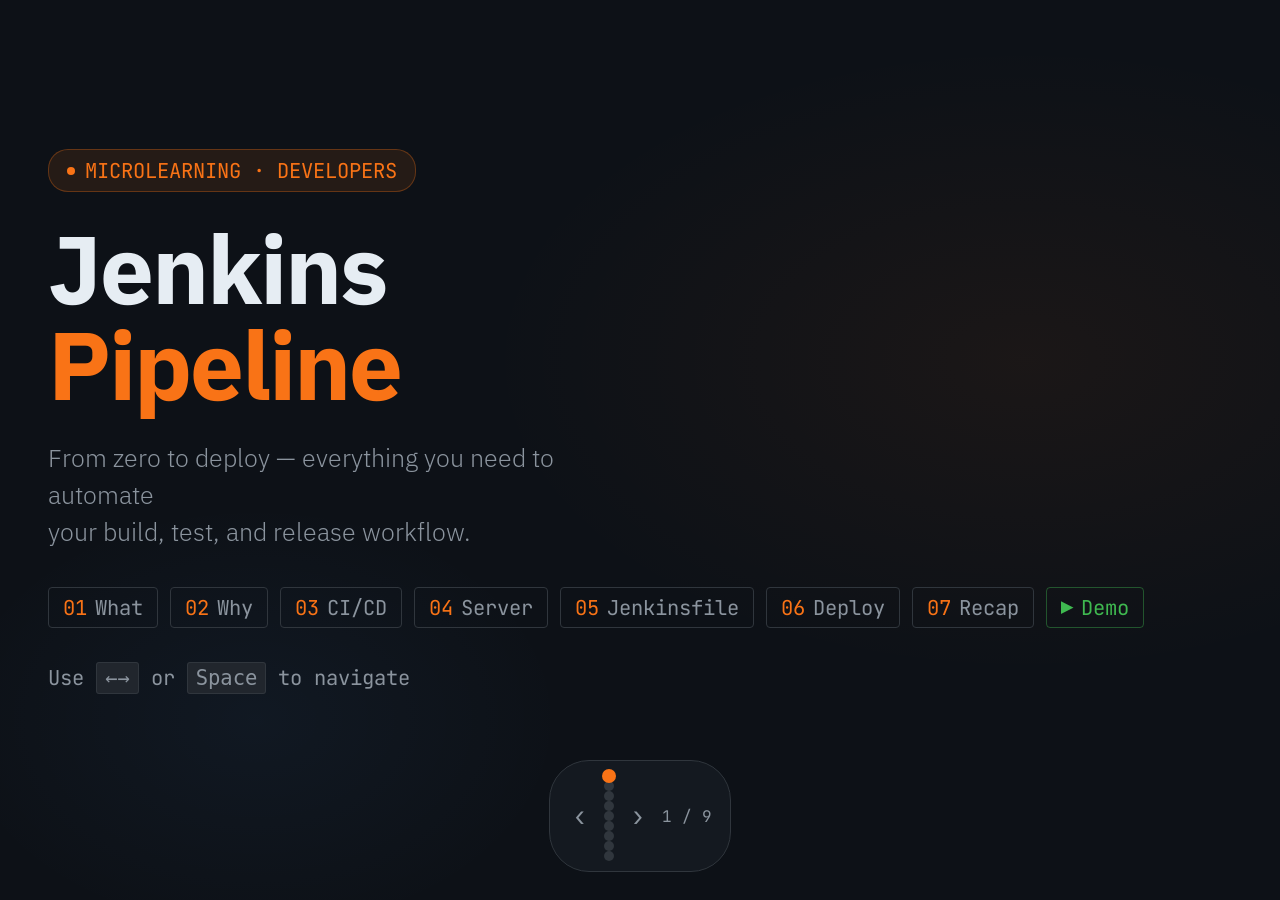
==== jenkins-demo.html @ 4b780c2a "new page" ====
<!DOCTYPE html>
<html lang="en">
<head>
<meta charset="UTF-8"/>
<meta name="viewport" content="width=device-width, initial-scale=1.0"/>
<title>Jenkins Pipeline — Microlearning + Demo</title>
<link rel="preconnect" href="https://fonts.googleapis.com"/>
<link href="https://fonts.googleapis.com/css2?family=JetBrains+Mono:wght@400;600;700&family=IBM+Plex+Sans:wght@300;400;600;700&display=swap" rel="stylesheet"/>
<style>
:root{
  --bg:#0D1117;
  --surface:#161B22;
  --surface2:#21262D;
  --border:#30363D;
  --orange:#F97316;
  --orange-dim:#7C3813;
  --green:#3FB950;
  --green-dim:#1A3E22;
  --blue:#58A6FF;
  --blue-dim:#1B3A6B;
  --purple:#BC8CFF;
  --red:#F85149;
  --yellow:#E3B341;
  --text:#E6EDF3;
  --muted:#8B949E;
  --code-bg:#0D1117;
  --font-mono:'JetBrains Mono',monospace;
  --font-body:'IBM Plex Sans',sans-serif;
}
*{box-sizing:border-box;margin:0;padding:0}
html,body{height:100%;overflow:hidden;background:var(--bg);color:var(--text);font-family:var(--font-body)}

/* ─── SLIDE ENGINE ─────────────────────────────────────────────────── */
#app{width:100vw;height:100vh;position:relative;overflow:hidden}
.slide{
  position:absolute;inset:0;display:flex;flex-direction:column;
  padding:0;opacity:0;pointer-events:none;
  transition:opacity .4s ease,transform .4s ease;
  transform:translateX(40px);
}
.slide.active{opacity:1;pointer-events:all;transform:translateX(0)}
.slide.prev{opacity:0;transform:translateX(-40px)}

/* ─── NAV ──────────────────────────────────────────────────────────── */
#nav{
  position:fixed;bottom:28px;left:50%;transform:translateX(-50%);
  display:flex;align-items:center;gap:12px;z-index:100;
  background:rgba(22,27,34,.9);border:1px solid var(--border);
  border-radius:40px;padding:10px 18px;backdrop-filter:blur(12px);
}
.dot{width:10px;height:10px;border-radius:50%;background:var(--border);cursor:pointer;transition:all .2s}
.dot.active{background:var(--orange);transform:scale(1.4)}
.dot:hover{background:var(--muted)}
.nav-btn{
  background:none;border:none;color:var(--muted);cursor:pointer;
  font-size:26px;padding:0 4px;transition:color .2s;line-height:1;
  font-family:var(--font-mono);
}
.nav-btn:hover{color:var(--text)}
#slide-counter{font-family:var(--font-mono);font-size:16px;color:var(--muted);min-width:40px;text-align:center}
#progress-bar{
  position:fixed;top:0;left:0;height:2px;background:var(--orange);
  transition:width .4s ease;z-index:200;
  box-shadow:0 0 8px var(--orange);
}

/* ─── SLIDE CHROME ─────────────────────────────────────────────────── */
.slide-header{
  display:flex;align-items:center;gap:14px;
  padding:20px 52px 0;
  font-family:var(--font-mono);font-size:20.5px;color:var(--muted);
  flex-shrink:0;
}
.slide-tag{
  background:var(--surface2);border:1px solid var(--border);
  border-radius:4px;padding:4px 12px;font-size:19px;
  font-family:var(--font-mono);
}
.slide-tag.orange{border-color:var(--orange-dim);color:var(--orange)}
.slide-tag.green{border-color:var(--green-dim);color:var(--green)}
.slide-tag.blue{border-color:var(--blue-dim);color:var(--blue)}
.slide-content{flex:1;padding:20px 56px 86px;overflow:hidden}

/* ─── TYPOGRAPHY ───────────────────────────────────────────────────── */
.title-xl{font-size:clamp(75.5px,7.5vw,139px);font-weight:700;line-height:1.0;letter-spacing:-2px}
.title-lg{font-size:clamp(46.5px,4.5vw,75.5px);font-weight:700;line-height:1.1;letter-spacing:-1px}
.title-md{font-size:clamp(32px,2.8vw,46.5px);font-weight:600}
.subtitle{font-size:clamp(24.5px,1.9vw,32px);color:var(--muted);font-weight:300;line-height:1.5}
.accent{color:var(--orange)}
.accent-green{color:var(--green)}
.accent-blue{color:var(--blue)}
.mono{font-family:var(--font-mono)}

/* ─── CARDS ────────────────────────────────────────────────────────── */
.card{
  background:var(--surface);border:1px solid var(--border);
  border-radius:10px;padding:28px;
}
.card-grid{display:grid;gap:18px}
.card-grid.cols-3{grid-template-columns:repeat(3,1fr)}
.card-grid.cols-2{grid-template-columns:repeat(2,1fr)}
.card-grid.cols-4{grid-template-columns:repeat(4,1fr)}

.card-icon{font-size:52px;margin-bottom:14px}
.card-title{font-size:26px;font-weight:600;margin-bottom:8px}
.card-body{font-size:22px;color:var(--muted);line-height:1.6}

.card.orange-top{border-top:3px solid var(--orange)}
.card.green-top{border-top:3px solid var(--green)}
.card.blue-top{border-top:3px solid var(--blue)}
.card.purple-top{border-top:3px solid var(--purple)}

/* ─── CODE BLOCK ───────────────────────────────────────────────────── */
.code-wrap{
  background:#010409;border:1px solid var(--border);border-radius:8px;
  font-family:var(--font-mono);font-size:22px;line-height:1.8;
  overflow:auto;position:relative;
}
.code-titlebar{
  display:flex;align-items:center;gap:8px;
  background:var(--surface2);padding:10px 16px;border-bottom:1px solid var(--border);
}
.dot-r{width:12px;height:12px;border-radius:50%;background:#F85149}
.dot-y{width:12px;height:12px;border-radius:50%;background:#E3B341}
.dot-g{width:12px;height:12px;border-radius:50%;background:#3FB950}
.code-filename{font-size:19px;color:var(--muted);margin-left:6px}
.code-body{padding:18px 22px}
.kw{color:#FF7B72}
.fn{color:#D2A8FF}
.str{color:#A5D6FF}
.val{color:#FFA657}
.cmt{color:#8B949E;font-style:italic}
.prop{color:#79C0FF}

/* ─── SLIDE 1 — TITLE ──────────────────────────────────────────────── */
#s1{
  background:var(--bg);
  background-image:
    radial-gradient(ellipse 60% 50% at 80% 40%, rgba(249,115,22,.06) 0%, transparent 70%),
    radial-gradient(ellipse 40% 40% at 20% 80%, rgba(88,166,255,.05) 0%, transparent 60%);
}
.s1-layout{
  flex:1;display:flex;flex-direction:column;justify-content:center;
  padding:0 48px 60px;gap:28px;
}
.s1-badge{
  display:inline-flex;align-items:center;gap:10px;
  background:rgba(249,115,22,.1);border:1px solid rgba(249,115,22,.3);
  border-radius:20px;padding:7px 18px;
  font-family:var(--font-mono);font-size:20.5px;color:var(--orange);
  width:fit-content;
}
.badge-dot{width:8px;height:8px;border-radius:50%;background:var(--orange);animation:pulse 1.5s infinite}
@keyframes pulse{0%,100%{opacity:1}50%{opacity:.3}}

.s1-toc{
  display:flex;gap:12px;flex-wrap:wrap;margin-top:8px;
}
.toc-item{
  font-family:var(--font-mono);font-size:20.5px;color:var(--muted);
  border:1px solid var(--border);border-radius:4px;padding:6px 14px;
}
.toc-item span{color:var(--orange);margin-right:8px}

/* ─── SLIDE 2 — WHAT ───────────────────────────────────────────────── */
.definition-box{
  background:var(--surface);border-left:4px solid var(--orange);
  border-radius:0 8px 8px 0;padding:28px 36px;
  font-size:29px;line-height:1.65;margin-bottom:20px;
}

/* ─── SLIDE 3 — WHY ────────────────────────────────────────────────── */
.compare-grid{display:grid;grid-template-columns:1fr 50px 1fr;gap:0;height:100%}
.compare-col{background:var(--surface);border:1px solid var(--border);border-radius:8px;padding:28px}
.compare-col.bad{border-top:3px solid var(--red)}
.compare-col.good{border-top:3px solid var(--green)}
.compare-arrow{display:flex;align-items:center;justify-content:center;font-size:43.5px;color:var(--orange)}
.compare-header{display:flex;align-items:center;gap:10px;font-size:24.5px;font-weight:600;margin-bottom:18px;padding-bottom:14px;border-bottom:1px solid var(--border)}
.compare-item{
  display:flex;align-items:flex-start;gap:12px;margin-bottom:14px;
  font-size:23px;line-height:1.5;
}
.compare-item .icon{font-size:29px;flex-shrink:0;margin-top:1px}

/* ─── SLIDE 4 — CI/CD ──────────────────────────────────────────────── */
.pipeline-flow{
  display:flex;align-items:stretch;gap:0;
  background:var(--surface);border:1px solid var(--border);border-radius:8px;
  overflow:hidden;margin-bottom:16px;
}
.pf-stage{
  flex:1;padding:18px 12px;text-align:center;position:relative;
  border-right:1px solid var(--border);
}
.pf-stage:last-child{border-right:none}
.pf-stage::after{
  content:'›';position:absolute;right:-10px;top:50%;transform:translateY(-50%);
  color:var(--muted);font-size:32px;z-index:1;
}
.pf-stage:last-child::after{display:none}
.pf-icon{font-size:46.5px;margin-bottom:10px}
.pf-label{font-size:22px;font-weight:600;color:var(--text)}
.pf-desc{font-size:19px;color:var(--muted);margin-top:5px;line-height:1.4}
.pf-stage.ci-stage{background:rgba(88,166,255,.05)}
.pf-stage.cd-stage{background:rgba(249,115,22,.05)}

.legend-row{display:flex;gap:14px}
.legend-badge{
  display:flex;align-items:center;gap:12px;
  background:var(--surface);border:1px solid var(--border);
  border-radius:6px;padding:18px 24px;flex:1;font-size:22px;
}
.legend-key{
  font-family:var(--font-mono);font-size:35px;font-weight:700;
  border-radius:4px;padding:4px 12px;
}
.legend-key.ci{background:rgba(88,166,255,.15);color:var(--blue)}
.legend-key.cd{background:rgba(249,115,22,.15);color:var(--orange)}

/* ─── SLIDE 5 — SERVER ─────────────────────────────────────────────── */
.arch-grid{display:grid;grid-template-columns:1.2fr .8fr 1.2fr;gap:16px;height:100%}
.arch-box{
  background:var(--surface);border:1px solid var(--border);border-radius:8px;
  display:flex;flex-direction:column;padding:22px;
}
.arch-title{
  font-size:22px;font-weight:600;font-family:var(--font-mono);
  padding-bottom:12px;margin-bottom:12px;border-bottom:1px solid var(--border);
  display:flex;align-items:center;gap:10px;
}
.arch-step{
  display:flex;align-items:flex-start;gap:12px;
  margin-bottom:12px;font-size:20.5px;line-height:1.5;
}
.step-num{
  min-width:30px;height:30px;border-radius:50%;
  font-family:var(--font-mono);font-size:17.5px;font-weight:700;
  display:flex;align-items:center;justify-content:center;flex-shrink:0;
  background:rgba(249,115,22,.2);color:var(--orange);
}
.arch-arrow{
  display:flex;align-items:center;justify-content:center;
  font-size:40.5px;color:var(--orange);flex-shrink:0;align-self:center;
  flex-direction:column;gap:5px;
}
.arch-arrow small{font-size:17.5px;color:var(--muted);font-family:var(--font-mono)}
.agent-item{
  display:flex;align-items:center;gap:10px;margin-bottom:10px;
  font-size:20.5px;padding:8px 10px;border-radius:4px;
  background:rgba(63,185,80,.07);border:1px solid rgba(63,185,80,.2);
}

/* ─── SLIDE 6 — JENKINSFILE ────────────────────────────────────────── */
.jf-layout{display:grid;grid-template-columns:1fr 1fr;gap:16px;height:100%}
.component-list{display:flex;flex-direction:column;gap:9px}
.comp-item{
  display:flex;align-items:flex-start;gap:14px;
  background:var(--surface);border:1px solid var(--border);border-radius:6px;
  padding:12px 14px;transition:border-color .2s;
}
.comp-item:hover{border-color:var(--orange)}
.comp-bar{width:4px;border-radius:2px;flex-shrink:0;align-self:stretch;min-height:16px}
.comp-name{font-family:var(--font-mono);font-size:22px;font-weight:600;margin-bottom:4px}
.comp-desc{font-size:19px;color:var(--muted);line-height:1.4}

/* ─── SLIDE 7 — DEPLOY ─────────────────────────────────────────────── */
.deploy-steps{display:grid;grid-template-columns:repeat(4,1fr);gap:0;height:100%;align-items:stretch}
.deploy-step{
  background:var(--surface);border:1px solid var(--border);
  padding:22px 18px;display:flex;flex-direction:column;gap:12px;
  position:relative;
}
.deploy-step::after{
  content:'→';position:absolute;right:-14px;top:50%;transform:translateY(-50%);
  color:var(--orange);font-size:32px;z-index:1;font-weight:700;
}
.deploy-step:last-child::after{display:none}
.deploy-step:first-child{border-radius:8px 0 0 8px}
.deploy-step:last-child{border-radius:0 8px 8px 0}
.step-badge{
  width:42px;height:42px;border-radius:50%;
  font-family:var(--font-mono);font-size:22px;font-weight:700;
  display:flex;align-items:center;justify-content:center;
  background:rgba(249,115,22,.15);color:var(--orange);border:1px solid rgba(249,115,22,.3);
  flex-shrink:0;
}
.deploy-icon{font-size:37.5px}
.deploy-title{font-size:23px;font-weight:600}
.deploy-code{
  font-family:var(--font-mono);font-size:19px;color:var(--muted);
  background:#010409;border:1px solid var(--border);border-radius:4px;
  padding:10px 12px;line-height:1.8;flex:1;overflow:hidden;
}
.deploy-code .hl{color:var(--green)}
.deploy-code .cmd{color:var(--blue)}
.tip-bar{
  background:rgba(63,185,80,.07);border:1px solid rgba(63,185,80,.2);
  border-radius:6px;padding:12px 18px;font-size:20.5px;
  display:flex;align-items:center;gap:12px;margin-top:12px;color:var(--green);
  flex-shrink:0;
}

/* ─── SLIDE 8 — RECAP ──────────────────────────────────────────────── */
.recap-grid{display:grid;grid-template-columns:repeat(3,1fr);gap:12px;height:100%}
.recap-card{
  background:var(--surface);border:1px solid var(--border);border-radius:8px;
  padding:20px;display:flex;flex-direction:column;gap:10px;
  transition:border-color .2s,transform .2s;cursor:default;
}
.recap-card:hover{border-color:var(--orange);transform:translateY(-2px)}
.recap-num{font-family:var(--font-mono);font-size:19px;color:var(--muted)}
.recap-title{font-size:26px;font-weight:600;display:flex;align-items:center;gap:10px}
.recap-body{font-size:20.5px;color:var(--muted);line-height:1.55;flex:1}
.next-cta{
  display:flex;align-items:center;justify-content:space-between;
  background:rgba(249,115,22,.08);border:1px solid rgba(249,115,22,.25);
  border-radius:8px;padding:14px 22px;margin-top:8px;flex-shrink:0;
}
.cta-btn{
  background:var(--orange);color:white;border:none;border-radius:6px;
  padding:10px 24px;font-family:var(--font-mono);font-size:22px;font-weight:600;
  cursor:pointer;transition:all .2s;display:flex;align-items:center;gap:8px;
}
.cta-btn:hover{background:#EA6C0A;transform:translateX(3px)}

/* ─── SLIDE 9 — DEMO ───────────────────────────────────────────────── */
#s9{background:var(--bg)}
.demo-header{
  padding:20px 36px;display:flex;align-items:center;justify-content:space-between;
  background:var(--surface);border-bottom:1px solid var(--border);flex-shrink:0;
}
.demo-title{font-family:var(--font-mono);font-size:23px;font-weight:600;display:flex;align-items:center;gap:12px}
.demo-controls{display:flex;align-items:center;gap:14px}
.run-btn{
  background:var(--green);color:#000;border:none;border-radius:6px;
  padding:14px 30px;font-family:var(--font-mono);font-size:22px;font-weight:700;
  cursor:pointer;transition:all .2s;display:flex;align-items:center;gap:8px;
}
.run-btn:hover:not(:disabled){background:#2EA043;transform:translateY(-1px)}
.run-btn:disabled{opacity:.5;cursor:not-allowed;transform:none}
.run-btn.running{background:var(--yellow);color:#000}
.run-btn.failed{background:var(--red);color:#fff}
.reset-btn{
  background:var(--surface2);color:var(--muted);border:1px solid var(--border);
  border-radius:6px;padding:10px 16px;font-family:var(--font-mono);font-size:20.5px;
  cursor:pointer;transition:all .2s;
}
.reset-btn:hover{border-color:var(--muted);color:var(--text)}
.fail-toggle{display:flex;align-items:center;gap:8px;font-size:20.5px;color:var(--muted);font-family:var(--font-mono);cursor:pointer}
.fail-toggle input{accent-color:var(--red);width:16px;height:16px}

.demo-body{flex:1;display:grid;grid-template-columns:380px 1fr;overflow:hidden}
.demo-left{
  border-right:1px solid var(--border);display:flex;flex-direction:column;overflow:hidden;
}
.demo-right{display:flex;flex-direction:column;overflow:hidden}

/* Pipeline stages */
.stages-panel{
  border-bottom:1px solid var(--border);padding:22px 28px;flex-shrink:0;
}
.stages-row{display:flex;align-items:center;gap:8px}
.stage-node{
  flex:1;background:var(--surface2);border:1px solid var(--border);border-radius:8px;
  padding:20px 14px;text-align:center;transition:all .3s;position:relative;
}
.stage-node.pending{}
.stage-node.running{
  border-color:var(--yellow);background:rgba(227,179,65,.08);
  animation:stage-pulse .8s ease-in-out infinite alternate;
}
@keyframes stage-pulse{from{box-shadow:0 0 0 0 rgba(227,179,65,.2)}to{box-shadow:0 0 14px 2px rgba(227,179,65,.15)}}
.stage-node.success{border-color:var(--green);background:rgba(63,185,80,.07)}
.stage-node.failed{border-color:var(--red);background:rgba(248,81,73,.08)}
.stage-icon{font-size:37.5px;margin-bottom:6px}
.stage-name{font-size:19px;font-weight:600;font-family:var(--font-mono);color:var(--text)}
.stage-time{font-size:17.5px;color:var(--muted);margin-top:4px;font-family:var(--font-mono)}
.stage-arrow{color:var(--muted);font-size:26px;flex-shrink:0}

.spinner{
  width:26px;height:26px;border:3px solid rgba(227,179,65,.2);
  border-top-color:var(--yellow);border-radius:50%;
  animation:spin .6s linear infinite;display:inline-block;vertical-align:middle;
}
@keyframes spin{to{transform:rotate(360deg)}}

/* Console */
.console-panel{flex:1;display:flex;flex-direction:column;overflow:hidden}
.panel-label{
  padding:13px 20px;font-family:var(--font-mono);font-size:19px;color:var(--muted);
  background:var(--surface);border-bottom:1px solid var(--border);
  display:flex;align-items:center;justify-content:space-between;flex-shrink:0;
}
.console-output{
  flex:1;overflow-y:auto;padding:16px 20px;
  font-family:var(--font-mono);font-size:20.5px;line-height:1.8;
  background:#010409;
}
.console-output::-webkit-scrollbar{width:5px}
.console-output::-webkit-scrollbar-thumb{background:var(--border);border-radius:2px}
.log-line{display:flex;gap:14px;margin-bottom:1px;animation:log-in .15s ease}
@keyframes log-in{from{opacity:0;transform:translateY(4px)}to{opacity:1;transform:none}}
.log-time{color:#3D444D;flex-shrink:0;min-width:75px}
.log-text.ok{color:var(--green)}
.log-text.warn{color:var(--yellow)}
.log-text.err{color:var(--red)}
.log-text.info{color:var(--blue)}
.log-text.cmd{color:var(--purple)}
.log-text.plain{color:#8B949E}
.log-text.header{color:var(--text);font-weight:700}

/* Metrics bar */
.metrics-bar{
  display:flex;gap:0;border-top:1px solid var(--border);flex-shrink:0;
}
.metric{
  flex:1;padding:16px 22px;border-right:1px solid var(--border);
  font-family:var(--font-mono);font-size:19px;
}
.metric:last-child{border-right:none}
.metric-label{color:var(--muted);margin-bottom:3px}
.metric-val{font-size:32px;font-weight:700;color:var(--text)}
.metric-val.green{color:var(--green)}
.metric-val.yellow{color:var(--yellow)}
.metric-val.red{color:var(--red)}

/* Jenkinsfile panel */
.jf-panel{flex:1;display:flex;flex-direction:column;overflow:hidden}
.jf-editor{
  flex:1;overflow-y:auto;padding:16px 20px;
  font-family:var(--font-mono);font-size:20.5px;line-height:1.9;
  background:#010409;color:var(--muted);
  white-space:pre;
}
.jf-editor::-webkit-scrollbar{width:5px}
.jf-editor::-webkit-scrollbar-thumb{background:var(--border);border-radius:2px}
.hl-stage{
  display:block;margin:-1px -20px;padding:1px 20px;
  transition:background .3s;
}
.hl-stage.active-stage{background:rgba(227,179,65,.08)}
.hl-stage.done-stage{background:rgba(63,185,80,.05)}
.hl-stage.fail-stage{background:rgba(248,81,73,.07)}

/* Responsive tweaks */
@media (max-width:900px){
  .demo-body{grid-template-columns:1fr}
  .demo-left{border-right:none;border-bottom:1px solid var(--border);max-height:40%}
}
</style>
</head>
<body>
<div id="app">

<!-- ══ PROGRESS BAR ══ -->
<div id="progress-bar"></div>

<!-- ═══════════════════════════════════════════════════════════════════
     SLIDE 1 — TITLE
════════════════════════════════════════════════════════════════════ -->
<div class="slide active" id="s1">
  <div class="s1-layout">
    <div class="s1-badge">
      <span class="badge-dot"></span>
      MICROLEARNING · DEVELOPERS
    </div>
    <div>
      <div class="title-xl" style="color:var(--text)">Jenkins</div>
      <div class="title-xl accent">Pipeline</div>
    </div>
    <div class="subtitle" style="max-width:520px">
      From zero to deploy — everything you need to automate<br/>
      your build, test, and release workflow.
    </div>
    <div class="s1-toc">
      <div class="toc-item"><span>01</span>What</div>
      <div class="toc-item"><span>02</span>Why</div>
      <div class="toc-item"><span>03</span>CI/CD</div>
      <div class="toc-item"><span>04</span>Server</div>
      <div class="toc-item"><span>05</span>Jenkinsfile</div>
      <div class="toc-item"><span>06</span>Deploy</div>
      <div class="toc-item"><span>07</span>Recap</div>
      <div class="toc-item" style="border-color:rgba(63,185,80,.4);color:var(--green)"><span style="color:var(--green)">▶</span>Demo</div>
    </div>
    <div style="font-family:var(--font-mono);font-size:20.5px;color:var(--muted);margin-top:8px">
      Use <kbd style="background:var(--surface2);border:1px solid var(--border);padding:3px 8px;border-radius:3px">←→</kbd> or <kbd style="background:var(--surface2);border:1px solid var(--border);padding:3px 8px;border-radius:3px">Space</kbd> to navigate
    </div>
  </div>
</div>

<!-- ═══════════════════════════════════════════════════════════════════
     SLIDE 2 — WHAT IS JENKINS?
════════════════════════════════════════════════════════════════════ -->
<div class="slide" id="s2">
  <div class="slide-header">
    <span class="slide-tag orange">01 / WHAT</span>
    <span style="color:var(--border)">─────</span>
    <span>What is Jenkins?</span>
  </div>
  <div class="slide-content" style="display:flex;flex-direction:column;gap:16px">
    <div class="definition-box">
      <span class="accent" style="font-weight:700">Jenkins</span> is an open-source 
      <span style="color:var(--blue)">automation server</span> that helps teams 
      <span class="accent" style="font-weight:600">build, test, and deploy</span> 
      software continuously, reliably, and without manual intervention.
    </div>
    <div class="card-grid cols-3" style="flex:1">
      <div class="card orange-top">
        <div class="card-icon">🖥️</div>
        <div class="card-title">Automation Server</div>
        <div class="card-body">Runs your build &amp; test jobs automatically on every code change — no manual trigger needed.</div>
        <div style="margin-top:14px;font-family:var(--font-mono);font-size:19px;color:var(--muted)">
          free &amp; open source · Java-based · self-hosted
        </div>
      </div>
      <div class="card blue-top">
        <div class="card-icon">📄</div>
        <div class="card-title">Pipeline as Code</div>
        <div class="card-body">Define your entire workflow in a <span class="mono" style="color:var(--orange)">Jenkinsfile</span> — version-controlled, reviewable, and repeatable.</div>
        <div style="margin-top:14px;font-family:var(--font-mono);font-size:19px;color:var(--muted)">
          Groovy DSL · declarative syntax
        </div>
      </div>
      <div class="card green-top">
        <div class="card-icon">🔌</div>
        <div class="card-title">Plugin Ecosystem</div>
        <div class="card-body">1,800+ plugins to integrate with Git, Docker, Kubernetes, Slack, AWS, Jira, and virtually everything else.</div>
        <div style="margin-top:14px;font-family:var(--font-mono);font-size:19px;color:var(--muted)">
          Git · Docker · K8s · Slack · AWS
        </div>
      </div>
    </div>
    <div style="display:flex;gap:28px;font-family:var(--font-mono);font-size:20.5px;color:var(--muted)">
      <span>⭐ 23k+ GitHub stars</span>
      <span>🏢 Used by Netflix, LinkedIn, NASA</span>
      <span>📅 Released 2011 (Hudson fork)</span>
      <span>☕ Runs on JVM</span>
    </div>
  </div>
</div>

<!-- ═══════════════════════════════════════════════════════════════════
     SLIDE 3 — WHY JENKINS?
════════════════════════════════════════════════════════════════════ -->
<div class="slide" id="s3">
  <div class="slide-header">
    <span class="slide-tag orange">02 / WHY</span>
    <span style="color:var(--border)">─────</span>
    <span>Why Jenkins?</span>
  </div>
  <div class="slide-content" style="display:flex;flex-direction:column;gap:12px">
    <div class="compare-grid" style="flex:1;align-items:stretch">
      <div class="compare-col bad">
        <div class="compare-header">
          <span style="color:var(--red)">✕</span>
          <span style="color:var(--red)">Without Jenkins</span>
        </div>
        <div class="compare-item"><span class="icon">😩</span><span>Manual builds — someone runs <code style="color:var(--muted);font-family:var(--font-mono)">./build.sh</code> by hand on every merge</span></div>
        <div class="compare-item"><span class="icon">🤷</span><span>"Works on my machine" — environment drift between devs</span></div>
        <div class="compare-item"><span class="icon">🕑</span><span>Tests run only before major releases, bugs pile up</span></div>
        <div class="compare-item"><span class="icon">📦</span><span>Deployments are manual, error-prone, and stressful</span></div>
        <div class="compare-item"><span class="icon">📉</span><span>No audit trail — who deployed what and when?</span></div>
        <div class="compare-item"><span class="icon">🧩</span><span>Onboarding takes days: "ask John how to release"</span></div>
      </div>
      <div class="compare-arrow">→</div>
      <div class="compare-col good">
        <div class="compare-header">
          <span style="color:var(--green)">✓</span>
          <span style="color:var(--green)">With Jenkins</span>
        </div>
        <div class="compare-item"><span class="icon">⚡</span><span>Every <code style="color:var(--green);font-family:var(--font-mono)">git push</code> triggers a build automatically via webhook</span></div>
        <div class="compare-item"><span class="icon">🐳</span><span>Consistent Docker-based agents — same env every time</span></div>
        <div class="compare-item"><span class="icon">✅</span><span>Tests run on every commit, failures reported in minutes</span></div>
        <div class="compare-item"><span class="icon">🚀</span><span>One-click or fully automatic deployments to any environment</span></div>
        <div class="compare-item"><span class="icon">📋</span><span>Full build history, logs, and stage-by-stage visibility</span></div>
        <div class="compare-item"><span class="icon">📖</span><span>Jenkinsfile IS the runbook — self-documenting process</span></div>
      </div>
    </div>
  </div>
</div>

<!-- ═══════════════════════════════════════════════════════════════════
     SLIDE 4 — CI/CD
════════════════════════════════════════════════════════════════════ -->
<div class="slide" id="s4">
  <div class="slide-header">
    <span class="slide-tag orange">03 / CI/CD</span>
    <span style="color:var(--border)">─────</span>
    <span>The Big Picture</span>
  </div>
  <div class="slide-content" style="display:flex;flex-direction:column;gap:14px">
    <div class="legend-row">
      <div class="legend-badge">
        <span class="legend-key ci">CI</span>
        <div>
          <div style="font-weight:600;font-size:23px">Continuous Integration</div>
          <div style="font-size:20.5px;color:var(--muted)">Automatically merge, build &amp; test on every commit</div>
        </div>
      </div>
      <div class="legend-badge">
        <span class="legend-key cd">CD</span>
        <div>
          <div style="font-weight:600;font-size:23px">Continuous Delivery / Deployment</div>
          <div style="font-size:20.5px;color:var(--muted)">Automatically deliver tested code to staging or production</div>
        </div>
      </div>
    </div>

    <div class="pipeline-flow" style="flex:1">
      <div class="pf-stage ci-stage">
        <div class="pf-icon">💻</div>
        <div class="pf-label">Code Commit</div>
        <div class="pf-desc">Developer pushes to Git</div>
        <div style="margin-top:10px;font-family:var(--font-mono);font-size:19px;color:var(--blue)">git push</div>
      </div>
      <div class="pf-stage ci-stage">
        <div class="pf-icon">🔔</div>
        <div class="pf-label">Webhook Trigger</div>
        <div class="pf-desc">GitHub/GitLab pings Jenkins</div>
        <div style="margin-top:10px;font-family:var(--font-mono);font-size:19px;color:var(--blue)">HTTP POST</div>
      </div>
      <div class="pf-stage ci-stage">
        <div class="pf-icon">🔨</div>
        <div class="pf-label">Build</div>
        <div class="pf-desc">Compile, package, lint</div>
        <div style="margin-top:10px;font-family:var(--font-mono);font-size:19px;color:var(--orange)">mvn package</div>
      </div>
      <div class="pf-stage ci-stage">
        <div class="pf-icon">🧪</div>
        <div class="pf-label">Test</div>
        <div class="pf-desc">Unit, integration, coverage</div>
        <div style="margin-top:10px;font-family:var(--font-mono);font-size:19px;color:var(--orange)">pytest / jest</div>
      </div>
      <div class="pf-stage cd-stage">
        <div class="pf-icon">📦</div>
        <div class="pf-label">Package</div>
        <div class="pf-desc">Docker image, artifact</div>
        <div style="margin-top:10px;font-family:var(--font-mono);font-size:19px;color:var(--orange)">docker build</div>
      </div>
      <div class="pf-stage cd-stage">
        <div class="pf-icon">🧩</div>
        <div class="pf-label">Deploy Staging</div>
        <div class="pf-desc">Push to test environment</div>
        <div style="margin-top:10px;font-family:var(--font-mono);font-size:19px;color:var(--orange)">helm upgrade</div>
      </div>
      <div class="pf-stage cd-stage">
        <div class="pf-icon">🚀</div>
        <div class="pf-label">Release Prod</div>
        <div class="pf-desc">Auto or approval gate</div>
        <div style="margin-top:10px;font-family:var(--font-mono);font-size:19px;color:var(--orange)">input('OK?')</div>
      </div>
    </div>

    <div style="display:flex;gap:16px;flex-shrink:0">
      <div style="background:rgba(88,166,255,.07);border:1px solid rgba(88,166,255,.2);border-radius:6px;padding:12px 18px;flex:1;font-size:22px">
        <span style="color:var(--blue);font-weight:600">CI boundary:</span><span style="color:var(--muted)"> Everything up to and including Test. Goal: fast feedback (&lt;10 min)</span>
      </div>
      <div style="background:rgba(249,115,22,.07);border:1px solid rgba(249,115,22,.2);border-radius:6px;padding:12px 18px;flex:1;font-size:22px">
        <span style="color:var(--orange);font-weight:600">CD boundary:</span><span style="color:var(--muted)"> Package → Staging → Production. Gate with approvals for prod</span>
      </div>
    </div>
  </div>
</div>

<!-- ═══════════════════════════════════════════════════════════════════
     SLIDE 5 — SERVER / ARCHITECTURE
════════════════════════════════════════════════════════════════════ -->
<div class="slide" id="s5">
  <div class="slide-header">
    <span class="slide-tag orange">04 / SERVER</span>
    <span style="color:var(--border)">─────</span>
    <span>Behind the Scenes</span>
  </div>
  <div class="slide-content" style="display:flex;flex-direction:column;gap:12px">
    <div class="arch-grid" style="flex:1">
      <!-- LEFT: Developer + Git -->
      <div style="display:flex;flex-direction:column;gap:12px">
        <div class="arch-box" style="border-top:2px solid var(--blue)">
          <div class="arch-title">💻 <span style="color:var(--blue)">Developer</span></div>
          <div style="font-size:20.5px;color:var(--muted);line-height:1.7">
            1. Writes code locally<br/>
            2. Commits &amp; pushes to Git<br/>
            3. Receives build notification
          </div>
        </div>
        <div style="text-align:center;font-size:22px;color:var(--muted);font-family:var(--font-mono)">↓ git push</div>
        <div class="arch-box" style="border-top:2px solid #F05033;flex:1">
          <div class="arch-title">📦 <span style="color:#F05033">Git Repository</span></div>
          <div style="font-size:20.5px;color:var(--muted);line-height:1.7">
            Stores: source code, <span style="color:var(--orange)">Jenkinsfile</span><br/>
            On push → fires <span style="color:var(--yellow)">webhook</span> to Jenkins<br/><br/>
            <span style="color:var(--muted)">GitHub / GitLab / Bitbucket</span>
          </div>
        </div>
      </div>
      <!-- MIDDLE ARROW + JENKINS MASTER -->
      <div style="display:flex;flex-direction:column;align-items:center;gap:8px;padding:0 4px">
        <div style="flex:1;display:flex;flex-direction:column;align-items:center;justify-content:center;gap:4px">
          <div style="font-family:var(--font-mono);font-size:16px;color:var(--yellow)">webhook</div>
          <div style="font-size:37.5px;color:var(--orange)">→</div>
        </div>
        <div class="arch-box" style="border-top:2px solid var(--orange);width:100%;min-height:200px">
          <div class="arch-title">⚙️ <span style="color:var(--orange)">Jenkins Master</span></div>
          <div class="arch-step"><span class="step-num">1</span><span>Receives webhook</span></div>
          <div class="arch-step"><span class="step-num">2</span><span>Fetches Jenkinsfile</span></div>
          <div class="arch-step"><span class="step-num">3</span><span>Parses pipeline stages</span></div>
          <div class="arch-step"><span class="step-num">4</span><span>Schedules jobs on agents</span></div>
          <div class="arch-step"><span class="step-num">5</span><span>Collects results &amp; notifies</span></div>
        </div>
        <div style="flex:1;display:flex;flex-direction:column;align-items:center;justify-content:center;gap:5px">
          <div style="font-size:37.5px;color:var(--green)">→</div>
          <div style="font-family:var(--font-mono);font-size:17.5px;color:var(--green)">dispatch</div>
        </div>
      </div>
      <!-- RIGHT: Agents -->
      <div class="arch-box" style="border-top:2px solid var(--green)">
        <div class="arch-title">🤖 <span style="color:var(--green)">Build Agents</span></div>
        <div style="font-size:20.5px;color:var(--muted);margin-bottom:14px;line-height:1.6">
          Worker nodes that run the actual jobs. Can be static machines or ephemeral Docker containers.
        </div>
        <div class="agent-item">🔨 <span>Build Agent — compile &amp; package</span></div>
        <div class="agent-item">🧪 <span>Test Agent — run test suites</span></div>
        <div class="agent-item">🐳 <span>Docker Agent — containerized builds</span></div>
        <div class="agent-item">☁️ <span>Cloud Agent — AWS/GCP/K8s dynamic</span></div>
        <div style="margin-top:16px;font-size:19px;color:var(--muted);font-family:var(--font-mono)">
          label: 'linux' | 'docker' | 'gpu'
        </div>
      </div>
    </div>
  </div>
</div>

<!-- ═══════════════════════════════════════════════════════════════════
     SLIDE 6 — JENKINSFILE
════════════════════════════════════════════════════════════════════ -->
<div class="slide" id="s6">
  <div class="slide-header">
    <span class="slide-tag orange">05 / JENKINSFILE</span>
    <span style="color:var(--border)">─────</span>
    <span>Components</span>
  </div>
  <div class="slide-content">
    <div class="jf-layout">
      <!-- Code -->
      <div class="code-wrap">
        <div class="code-titlebar">
          <span class="dot-r"></span><span class="dot-y"></span><span class="dot-g"></span>
          <span class="code-filename">Jenkinsfile</span>
        </div>
        <div class="code-body"><pre style="margin:0;line-height:1.8"><span class="kw">pipeline</span> {

  <span class="prop">agent</span> <span class="val">any</span>          <span class="cmt">// run on any available agent</span>

  <span class="prop">environment</span> {
    <span class="fn">APP_NAME</span> = <span class="str">'my-service'</span>
    <span class="fn">DEPLOY_ENV</span> = <span class="str">'production'</span>
  }

  <span class="prop">stages</span> {

    <span class="kw">stage</span>(<span class="str">'Build'</span>) {
      <span class="prop">steps</span> {
        sh <span class="str">'./gradlew build'</span>
        <span class="fn">archiveArtifacts</span> <span class="str">'build/libs/*.jar'</span>
      }
    }

    <span class="kw">stage</span>(<span class="str">'Test'</span>) {
      <span class="prop">steps</span> {
        sh <span class="str">'./gradlew test'</span>
        <span class="fn">junit</span> <span class="str">'build/test-results/**/*.xml'</span>
      }
    }

    <span class="kw">stage</span>(<span class="str">'Deploy'</span>) {
      <span class="prop">when</span> { branch <span class="str">'main'</span> }
      <span class="prop">steps</span> {
        sh <span class="str">'./deploy.sh $DEPLOY_ENV'</span>
      }
    }

  }

  <span class="prop">post</span> {
    <span class="fn">always</span>  { <span class="fn">cleanWs</span>() }
    <span class="fn">success</span> { <span class="fn">slackSend</span> <span class="str">'✅ Build OK'</span> }
    <span class="fn">failure</span> { <span class="fn">slackSend</span> <span class="str">'❌ Build FAILED'</span> }
  }
}</pre></div>
      </div>
      <!-- Components -->
      <div class="component-list">
        <div class="comp-item">
          <div class="comp-bar" style="background:#FF7B72"></div>
          <div><div class="comp-name" style="color:#FF7B72">pipeline { }</div><div class="comp-desc">The root block. Everything lives inside this. Marks the file as a Declarative Pipeline.</div></div>
        </div>
        <div class="comp-item">
          <div class="comp-bar" style="background:var(--blue)"></div>
          <div><div class="comp-name" style="color:var(--blue)">agent</div><div class="comp-desc">Where to run. <code>any</code> = any agent. Use <code>docker</code>, <code>label</code>, or <code>kubernetes</code> for specifics.</div></div>
        </div>
        <div class="comp-item">
          <div class="comp-bar" style="background:var(--orange)"></div>
          <div><div class="comp-name" style="color:var(--orange)">environment { }</div><div class="comp-desc">Define env vars accessible in all stages. Can also inject from secrets managers.</div></div>
        </div>
        <div class="comp-item">
          <div class="comp-bar" style="background:var(--yellow)"></div>
          <div><div class="comp-name" style="color:var(--yellow)">stage('Name') { }</div><div class="comp-desc">Logical grouping shown in the Jenkins UI. Makes progress visible. Each stage runs sequentially (or parallel with <code>parallel</code>).</div></div>
        </div>
        <div class="comp-item">
          <div class="comp-bar" style="background:var(--green)"></div>
          <div><div class="comp-name" style="color:var(--green)">steps { }</div><div class="comp-desc">The actual commands: <code>sh</code>, <code>bat</code>, <code>docker</code>, <code>git</code>, <code>withCredentials</code>, custom steps.</div></div>
        </div>
        <div class="comp-item">
          <div class="comp-bar" style="background:var(--purple)"></div>
          <div><div class="comp-name" style="color:var(--purple)">post { }</div><div class="comp-desc">Runs after all stages. Conditions: <code>always</code>, <code>success</code>, <code>failure</code>, <code>unstable</code>, <code>cleanup</code>.</div></div>
        </div>
        <div class="comp-item">
          <div class="comp-bar" style="background:var(--muted)"></div>
          <div><div class="comp-name" style="color:var(--muted)">when { }</div><div class="comp-desc">Conditionally run a stage. Filter by <code>branch</code>, <code>environment</code>, <code>expression</code>, or <code>tag</code>.</div></div>
        </div>
      </div>
    </div>
  </div>
</div>

<!-- ═══════════════════════════════════════════════════════════════════
     SLIDE 7 — LOCAL → SERVER
════════════════════════════════════════════════════════════════════ -->
<div class="slide" id="s7">
  <div class="slide-header">
    <span class="slide-tag orange">06 / DEPLOY</span>
    <span style="color:var(--border)">─────</span>
    <span>Local → Server: Moving Your Jenkinsfile</span>
  </div>
  <div class="slide-content" style="display:flex;flex-direction:column;gap:12px">
    <div class="deploy-steps" style="flex:1">
      <div class="deploy-step" style="border-radius:8px 0 0 8px">
        <div style="display:flex;align-items:center;gap:10px">
          <div class="step-badge">1</div>
          <span class="deploy-icon">📄</span>
        </div>
        <div class="deploy-title">Create Locally</div>
        <div class="deploy-code">
<span class="hl">myproject/</span>
├── src/
├── tests/
├── <span class="cmd">Jenkinsfile</span>  ← here
├── Dockerfile
└── README.md
        </div>
      </div>
      <div class="deploy-step">
        <div style="display:flex;align-items:center;gap:10px">
          <div class="step-badge">2</div>
          <span class="deploy-icon">📦</span>
        </div>
        <div class="deploy-title">Commit &amp; Push</div>
        <div class="deploy-code">
<span class="cmd">git add</span> Jenkinsfile
<span class="cmd">git commit</span> -m \
  "Add pipeline"
<span class="cmd">git push</span> origin main

<span class="hl"># Jenkins reads it
# from Git — no
# manual copy!</span>
        </div>
      </div>
      <div class="deploy-step">
        <div style="display:flex;align-items:center;gap:10px">
          <div class="step-badge">3</div>
          <span class="deploy-icon">⚙️</span>
        </div>
        <div class="deploy-title">Configure Job</div>
        <div class="deploy-code">
Jenkins UI:
<span class="hl">New Item</span>
  → Pipeline
<span class="hl">Definition:</span>
  Pipeline from SCM
<span class="hl">SCM:</span> Git
<span class="cmd">Repo URL:</span> paste
<span class="cmd">Branch:</span> */main
  → Save
        </div>
      </div>
      <div class="deploy-step" style="border-radius:0 8px 8px 0">
        <div style="display:flex;align-items:center;gap:10px">
          <div class="step-badge">4</div>
          <span class="deploy-icon">🚀</span>
        </div>
        <div class="deploy-title">Trigger &amp; Verify</div>
        <div class="deploy-code">
<span class="hl"># Auto trigger:</span>
git push → webhook
→ Jenkins runs

<span class="hl"># Manual trigger:</span>
Click "Build Now"

<span class="cmd"># Check results:</span>
Blue Ocean UI
Console Output
Stage View
        </div>
      </div>
    </div>
    <div class="tip-bar">
      💡 <span><strong>Shared Library:</strong> Extract common stages into a shared library repo — import with <code style="font-family:var(--font-mono)">@Library('my-lib')</code> and reuse across every project.</span>
    </div>
  </div>
</div>

<!-- ═══════════════════════════════════════════════════════════════════
     SLIDE 8 — RECAP
════════════════════════════════════════════════════════════════════ -->
<div class="slide" id="s8">
  <div class="slide-header">
    <span class="slide-tag orange">07 / RECAP</span>
    <span style="color:var(--border)">─────</span>
    <span>Key Takeaways</span>
  </div>
  <div class="slide-content" style="display:flex;flex-direction:column;gap:12px">
    <div class="recap-grid" style="flex:1">
      <div class="recap-card" style="border-top:2px solid var(--orange)">
        <div class="recap-num">01 / WHAT</div>
        <div class="recap-title">🖥️ What is Jenkins</div>
        <div class="recap-body">Open-source automation server. Runs your build, test, and deploy pipeline on every code change.</div>
      </div>
      <div class="recap-card" style="border-top:2px solid var(--red)">
        <div class="recap-num">02 / WHY</div>
        <div class="recap-title">⚡ Why Jenkins</div>
        <div class="recap-body">Eliminates manual steps, provides instant feedback, consistent environments, and a full audit trail.</div>
      </div>
      <div class="recap-card" style="border-top:2px solid var(--blue)">
        <div class="recap-num">03 / CI/CD</div>
        <div class="recap-title">🔄 CI/CD Pipeline</div>
        <div class="recap-body">Push → Build → Test → Package → Deploy. CI = fast feedback. CD = reliable delivery.</div>
      </div>
      <div class="recap-card" style="border-top:2px solid var(--yellow)">
        <div class="recap-num">04 / SERVER</div>
        <div class="recap-title">⚙️ Server Architecture</div>
        <div class="recap-body">Master orchestrates, agents execute. Webhook fires on push. Jenkinsfile defines everything.</div>
      </div>
      <div class="recap-card" style="border-top:2px solid var(--green)">
        <div class="recap-num">05 / JENKINSFILE</div>
        <div class="recap-title">📄 Jenkinsfile</div>
        <div class="recap-body"><code style="font-family:var(--font-mono);font-size:16px">pipeline → agent → environment → stages → steps → post</code></div>
      </div>
      <div class="recap-card" style="border-top:2px solid var(--purple)">
        <div class="recap-num">06 / DEPLOY</div>
        <div class="recap-title">🚀 Local → Server</div>
        <div class="recap-body">Commit Jenkinsfile to Git → configure Pipeline job → link repo → auto-triggers on push.</div>
      </div>
    </div>
    <div class="next-cta">
      <div>
        <div style="font-size:24.5px;font-weight:600;margin-bottom:3px">Ready to see it in action?</div>
        <div style="font-size:20.5px;color:var(--muted)">Up next: live pipeline simulation demo</div>
      </div>
      <button class="cta-btn" onclick="goToSlide(8)">▶ Run Demo →</button>
    </div>
  </div>
</div>

<!-- ═══════════════════════════════════════════════════════════════════
     SLIDE 9 — DEMO
════════════════════════════════════════════════════════════════════ -->
<div class="slide" id="s9">
  <!-- Demo Header -->
  <div class="demo-header">
    <div class="demo-title">
      <span class="slide-tag green">DEMO</span>
      <span>Pipeline Simulator</span>
      <span id="build-num" style="color:var(--muted);font-size:17.5px"></span>
    </div>
    <div class="demo-controls">
      <label class="fail-toggle">
        <input type="checkbox" id="fail-toggle"/>
        Simulate Test Failure
      </label>
      <button class="reset-btn" id="resetBtn" onclick="resetDemo()">↺ Reset</button>
      <button class="run-btn" id="runBtn" onclick="runPipeline()">▶ Run Pipeline</button>
    </div>
  </div>

  <div class="demo-body">
    <!-- LEFT: Jenkinsfile -->
    <div class="demo-left">
      <div class="panel-label">
        <span>📄 Jenkinsfile</span>
        <span style="color:var(--green);font-size:14.5px">● SCM</span>
      </div>
      <div class="jf-panel">
        <div class="jf-editor" id="jf-viewer">
<span id="jf-line-pipeline" class="kw">pipeline</span> {

  <span class="prop">agent</span> { <span class="prop">docker</span> { <span class="val">image</span> <span class="str">'node:20-alpine'</span> } }

  <span class="prop">environment</span> {
    <span class="fn">APP</span>     = <span class="str">'my-service'</span>
    <span class="fn">VERSION</span> = <span class="str">'1.4.2'</span>
    <span class="fn">REGISTRY</span>= <span class="str">'registry.acme.io'</span>
  }

  <span class="prop">stages</span> {

<span id="jf-checkout" class="hl-stage">    <span class="kw">stage</span>(<span class="str">'Checkout'</span>) {
      <span class="prop">steps</span> {
        <span class="fn">checkout</span> scm
        sh <span class="str">'git log --oneline -5'</span>
      }
    }
</span>
<span id="jf-build" class="hl-stage">    <span class="kw">stage</span>(<span class="str">'Build'</span>) {
      <span class="prop">steps</span> {
        sh <span class="str">'npm ci'</span>
        sh <span class="str">'npm run build'</span>
        sh <span class="str">'docker build -t $APP:$VERSION .'</span>
      }
    }
</span>
<span id="jf-test" class="hl-stage">    <span class="kw">stage</span>(<span class="str">'Test'</span>) {
      <span class="prop">steps</span> {
        sh <span class="str">'npm run test:unit'</span>
        sh <span class="str">'npm run test:integration'</span>
        <span class="fn">junit</span> <span class="str">'test-results/*.xml'</span>
      }
    }
</span>
<span id="jf-deploy" class="hl-stage">    <span class="kw">stage</span>(<span class="str">'Deploy'</span>) {
      <span class="prop">when</span> { branch <span class="str">'main'</span> }
      <span class="prop">steps</span> {
        sh <span class="str">'docker push $REGISTRY/$APP:$VERSION'</span>
        sh <span class="str">'kubectl set image deploy/$APP app=$APP:$VERSION'</span>
        sh <span class="str">'kubectl rollout status deploy/$APP'</span>
      }
    }
</span>
  }

  <span class="prop">post</span> {
    <span class="fn">always</span>  { <span class="fn">cleanWs</span>() }
    <span class="fn">success</span> { <span class="fn">slackSend</span>(<span class="str">'✅ Deployed $APP:$VERSION'</span>) }
    <span class="fn">failure</span> { <span class="fn">slackSend</span>(<span class="str">'❌ Pipeline failed — check logs'</span>) }
  }
}
        </div>
      </div>
    </div>

    <!-- RIGHT: Stages + Console -->
    <div class="demo-right">
      <!-- Stages -->
      <div class="stages-panel">
        <div style="font-family:var(--font-mono);font-size:19px;color:var(--muted);margin-bottom:12px;display:flex;align-items:center;justify-content:space-between">
          <span>PIPELINE STAGES</span>
          <span id="overall-status" style="color:var(--muted)">— idle</span>
        </div>
        <div class="stages-row">
          <div class="stage-node pending" id="sn-checkout">
            <div class="stage-icon" id="si-checkout">📥</div>
            <div class="stage-name">Checkout</div>
            <div class="stage-time" id="st-checkout">—</div>
          </div>
          <div class="stage-arrow">›</div>
          <div class="stage-node pending" id="sn-build">
            <div class="stage-icon" id="si-build">🔨</div>
            <div class="stage-name">Build</div>
            <div class="stage-time" id="st-build">—</div>
          </div>
          <div class="stage-arrow">›</div>
          <div class="stage-node pending" id="sn-test">
            <div class="stage-icon" id="si-test">🧪</div>
            <div class="stage-name">Test</div>
            <div class="stage-time" id="st-test">—</div>
          </div>
          <div class="stage-arrow">›</div>
          <div class="stage-node pending" id="sn-deploy">
            <div class="stage-icon" id="si-deploy">🚀</div>
            <div class="stage-name">Deploy</div>
            <div class="stage-time" id="st-deploy">—</div>
          </div>
        </div>
      </div>

      <!-- Console -->
      <div class="console-panel">
        <div class="panel-label">
          <span>CONSOLE OUTPUT</span>
          <span id="log-count" style="font-size:14.5px">0 lines</span>
        </div>
        <div class="console-output" id="console-out">
          <div style="color:var(--muted);font-family:var(--font-mono);font-size:22px;padding:28px 0;text-align:center">
            Press <span style="color:var(--green)">▶ Run Pipeline</span> to start the simulation
          </div>
        </div>
      </div>

      <!-- Metrics -->
      <div class="metrics-bar">
        <div class="metric">
          <div class="metric-label">Duration</div>
          <div class="metric-val" id="m-duration">—</div>
        </div>
        <div class="metric">
          <div class="metric-label">Tests</div>
          <div class="metric-val" id="m-tests">—</div>
        </div>
        <div class="metric">
          <div class="metric-label">Coverage</div>
          <div class="metric-val" id="m-coverage">—</div>
        </div>
        <div class="metric">
          <div class="metric-label">Status</div>
          <div class="metric-val" id="m-status">IDLE</div>
        </div>
      </div>
    </div>
  </div>
</div>

<!-- ═══════════════════════════════════════════════════════════════════
     NAV
════════════════════════════════════════════════════════════════════ -->
<div id="nav">
  <button class="nav-btn" onclick="prevSlide()">‹</button>
  <div id="dots"></div>
  <button class="nav-btn" onclick="nextSlide()">›</button>
  <div id="slide-counter">1 / 9</div>
</div>

<script>
// ── SLIDE ENGINE ──────────────────────────────────────────────────────
const TOTAL = 9;
let current = 0;

const slides = Array.from(document.querySelectorAll('.slide'));
const dotsEl = document.getElementById('dots');
const counter = document.getElementById('slide-counter');
const progress = document.getElementById('progress-bar');

// Build dots
for(let i=0;i<TOTAL;i++){
  const d = document.createElement('div');
  d.className='dot'+(i===0?' active':'');
  d.onclick=()=>goToSlide(i);
  dotsEl.appendChild(d);
}

function goToSlide(n){
  slides[current].classList.remove('active');
  slides[current].classList.add('prev');
  setTimeout(()=>slides[current].classList.remove('prev'),400);
  current=Math.max(0,Math.min(TOTAL-1,n));
  slides[current].classList.add('active');
  document.querySelectorAll('.dot').forEach((d,i)=>d.classList.toggle('active',i===current));
  counter.textContent=`${current+1} / ${TOTAL}`;
  progress.style.width=`${((current+1)/TOTAL)*100}%`;
}
function nextSlide(){goToSlide(current+1)}
function prevSlide(){goToSlide(current-1)}

document.addEventListener('keydown',e=>{
  if(e.target.tagName==='INPUT'||e.target.tagName==='TEXTAREA') return;
  if(e.key==='ArrowRight'||e.key===' ') nextSlide();
  if(e.key==='ArrowLeft') prevSlide();
});

// ── DEMO ENGINE ───────────────────────────────────────────────────────
let running=false;
let buildCount=0;
let timerStart=0;
let timerInterval=null;
let logCount=0;

const consoleOut = document.getElementById('console-out');
const runBtn = document.getElementById('runBtn');

function ts(){
  const now=new Date();
  return `${String(now.getHours()).padStart(2,'0')}:${String(now.getMinutes()).padStart(2,'0')}:${String(now.getSeconds()).padStart(2,'0')}`;
}

function log(text,type='plain'){
  logCount++;
  document.getElementById('log-count').textContent=`${logCount} lines`;
  const line=document.createElement('div');
  line.className='log-line';
  line.innerHTML=`<span class="log-time">${ts()}</span><span class="log-text ${type}">${text}</span>`;
  consoleOut.appendChild(line);
  consoleOut.scrollTop=consoleOut.scrollHeight;
}

function sleep(ms){return new Promise(r=>setTimeout(r,ms))}

function setStage(id,state,time=''){
  const node=document.getElementById('sn-'+id);
  const icon=document.getElementById('si-'+id);
  const timeEl=document.getElementById('st-'+id);
  node.className='stage-node '+state;
  if(state==='running') icon.innerHTML='<span class="spinner"></span>';
  if(state==='success') icon.textContent={'checkout':'✅','build':'✅','test':'✅','deploy':'✅'}[id]||'✅';
  if(state==='failed') icon.textContent='❌';
  if(time) timeEl.textContent=time;

  // highlight Jenkinsfile
  const jfMap={checkout:'jf-checkout',build:'jf-build',test:'jf-test',deploy:'jf-deploy'};
  document.querySelectorAll('.hl-stage').forEach(el=>el.classList.remove('active-stage','done-stage','fail-stage'));
  if(state==='running') document.getElementById(jfMap[id])?.classList.add('active-stage');
  if(state==='success') document.getElementById(jfMap[id])?.classList.add('done-stage');
  if(state==='failed') document.getElementById(jfMap[id])?.classList.add('fail-stage');
}

function setOverall(text,color){
  const el=document.getElementById('overall-status');
  el.textContent=text;
  el.style.color=color;
}

function setMetric(id,val,cls=''){
  const el=document.getElementById('m-'+id);
  el.textContent=val;
  el.className='metric-val'+(cls?' '+cls:'');
}

function resetDemo(){
  if(running) return;
  ['checkout','build','test','deploy'].forEach(id=>{
    document.getElementById('sn-'+id).className='stage-node pending';
    document.getElementById('si-'+id).textContent={'checkout':'📥','build':'🔨','test':'🧪','deploy':'🚀'}[id];
    document.getElementById('st-'+id).textContent='—';
  });
  document.querySelectorAll('.hl-stage').forEach(el=>el.classList.remove('active-stage','done-stage','fail-stage'));
  consoleOut.innerHTML='<div style="color:var(--muted);font-family:var(--font-mono);font-size:22px;padding:28px 0;text-align:center">Press <span style="color:var(--green)">▶ Run Pipeline</span> to start the simulation</div>';
  setOverall('— idle','var(--muted)');
  setMetric('duration','—');setMetric('tests','—');setMetric('coverage','—');
  setMetric('status','IDLE');
  logCount=0;document.getElementById('log-count').textContent='0 lines';
  document.getElementById('build-num').textContent='';
  clearInterval(timerInterval);
  runBtn.textContent='▶ Run Pipeline';
  runBtn.className='run-btn';
  runBtn.disabled=false;
}

async function runPipeline(){
  if(running) return;
  running=true;
  const willFail=document.getElementById('fail-toggle').checked;
  buildCount++;
  runBtn.textContent='● Running...';
  runBtn.className='run-btn running';
  runBtn.disabled=true;
  consoleOut.innerHTML='';
  logCount=0;

  document.getElementById('build-num').textContent=`  #${buildCount}`;
  setOverall('● RUNNING','var(--yellow)');
  timerStart=Date.now();
  setMetric('status','RUNNING','yellow');

  // Live timer
  timerInterval=setInterval(()=>{
    const s=((Date.now()-timerStart)/1000).toFixed(1);
    setMetric('duration',s+'s');
  },100);

  log('Started by SCM change (webhook: push to main)','info');
  log('Fetching Jenkinsfile from git@github.com:acme/my-service.git','plain');
  log('Using Docker agent: node:20-alpine','plain');
  await sleep(500);

  // ── CHECKOUT ──
  setStage('checkout','running');
  const t0=Date.now();
  log('','plain');
  log('╔══════════════════════════════╗','header');
  log('  STAGE: Checkout              ','header');
  log('╚══════════════════════════════╝','header');
  await sleep(300);
  log('$ git checkout main','cmd');
  await sleep(350);
  log("Switched to branch 'main'","ok");
  log("Your branch is up to date with 'origin/main'.",'plain');
  await sleep(200);
  log('$ git log --oneline -5','cmd');
  await sleep(200);
  log('a3f91c2 feat: add retry logic to payment service','plain');
  log('b78d430 fix: null pointer in UserService#getById','plain');
  log('cc02911 chore: update dependencies','plain');
  await sleep(400);
  const checkout_t=((Date.now()-t0)/1000).toFixed(2)+'s';
  setStage('checkout','success',checkout_t);
  log(`✓ Checkout completed in ${checkout_t}`,'ok');

  // ── BUILD ──
  const t1=Date.now();
  setStage('build','running');
  log('','plain');
  log('╔══════════════════════════════╗','header');
  log('  STAGE: Build                 ','header');
  log('╚══════════════════════════════╝','header');
  await sleep(200);
  log('$ npm ci','cmd');
  await sleep(300);
  log('added 847 packages in 4.2s','plain');
  await sleep(200);
  log('$ npm run build','cmd');
  await sleep(300);
  log('> my-service@1.4.2 build','plain');
  log('> tsc --project tsconfig.prod.json && webpack --config webpack.prod.js','plain');
  await sleep(500);
  log('webpack 5.89.0 compiled successfully in 2341 ms','ok');
  log('Assets: main.js (156 KiB), vendor.js (842 KiB)','plain');
  await sleep(300);
  log('$ docker build -t my-service:1.4.2 .','cmd');
  await sleep(300);
  log('[1/5] FROM node:20-alpine','plain');
  log('[2/5] COPY package*.json ./','plain');
  log('[3/5] RUN npm ci --only=production','plain');
  log('[4/5] COPY dist/ ./dist/','plain');
  log('[5/5] CMD ["node","dist/server.js"]','plain');
  await sleep(300);
  log('Successfully built 3a7f89b2c1d4','ok');
  log('Successfully tagged my-service:1.4.2','ok');
  const build_t=((Date.now()-t1)/1000).toFixed(2)+'s';
  setStage('build','success',build_t);
  log(`✓ Build completed in ${build_t}`,'ok');

  // ── TEST ──
  const t2=Date.now();
  setStage('test','running');
  log('','plain');
  log('╔══════════════════════════════╗','header');
  log('  STAGE: Test                  ','header');
  log('╚══════════════════════════════╝','header');
  await sleep(200);
  log('$ npm run test:unit','cmd');
  await sleep(400);

  if(willFail){
    log('PASS  src/services/UserService.test.ts','ok');
    log('PASS  src/services/AuthService.test.ts','ok');
    log('FAIL  src/services/PaymentService.test.ts','err');
    await sleep(300);
    log('  ● PaymentService > processRefund > should handle network timeout','err');
    log('    Expected: "TIMEOUT_ERROR"','err');
    log('    Received: "NETWORK_UNAVAILABLE"','err');
    log('    at Object.<anonymous> (PaymentService.test.ts:87:25)','err');
    await sleep(200);
    log('Tests: 2 failed, 1 todo, 89 passed, 92 total','warn');
    log('Coverage: 71.4% Stmts | 68.2% Branch','warn');
    const test_t=((Date.now()-t2)/1000).toFixed(2)+'s';
    setStage('test','failed',test_t);
    log(`✗ Test stage FAILED in ${test_t}`,'err');
    setMetric('tests','2 FAILED','red');
    setMetric('coverage','71.4%','red');

    // Post failure
    log('','plain');
    log('╔══════════════════════════════╗','header');
    log('  POST: failure               ','header');
    log('╚══════════════════════════════╝','header');
    log('$ cleanWs()','cmd');
    log('Workspace cleaned','plain');
    log("Sending Slack notification: '❌ Pipeline failed — check logs'",'warn');
    await sleep(300);

    clearInterval(timerInterval);
    const total_t=((Date.now()-timerStart)/1000).toFixed(1)+'s';
    setMetric('duration',total_t);
    setMetric('status','FAILED','red');
    setOverall('✕ FAILED','var(--red)');
    log('','plain');
    log(`Pipeline FAILED after ${total_t} — Deploy stage skipped`,'err');
    runBtn.textContent='✕ Failed';
    runBtn.className='run-btn failed';
    runBtn.disabled=false;
    running=false;
    return;
  }

  // Pass
  log('PASS  src/services/UserService.test.ts (23 tests)','ok');
  log('PASS  src/services/AuthService.test.ts (18 tests)','ok');
  log('PASS  src/services/PaymentService.test.ts (11 tests)','ok');
  log('PASS  src/controllers/ApiController.test.ts (34 tests)','ok');
  await sleep(300);
  log('$ npm run test:integration','cmd');
  await sleep(400);
  log('PASS  tests/integration/checkout.test.ts','ok');
  log('PASS  tests/integration/auth.test.ts','ok');
  await sleep(200);
  log('Tests: 0 failed, 2 todo, 112 passed, 114 total','ok');
  log('Coverage: 87.3% Stmts | 82.1% Branch | 79.5% Functions','ok');
  const test_t=((Date.now()-t2)/1000).toFixed(2)+'s';
  setStage('test','success',test_t);
  setMetric('tests','114 ✓','green');
  setMetric('coverage','87.3%','green');
  log(`✓ All tests passed in ${test_t}`,'ok');

  // ── DEPLOY ──
  const t3=Date.now();
  setStage('deploy','running');
  log('','plain');
  log('╔══════════════════════════════╗','header');
  log('  STAGE: Deploy                ','header');
  log('╚══════════════════════════════╝','header');
  await sleep(200);
  log('Branch: main — deploy gate passed','ok');
  log('$ docker push registry.acme.io/my-service:1.4.2','cmd');
  await sleep(500);
  log('The push refers to repository [registry.acme.io/my-service]','plain');
  log('1.4.2: digest: sha256:3e7f...a91b size: 1847','ok');
  await sleep(200);
  log('$ kubectl set image deploy/my-service app=my-service:1.4.2','cmd');
  await sleep(300);
  log('deployment.apps/my-service image updated','ok');
  log('$ kubectl rollout status deploy/my-service','cmd');
  await sleep(400);
  log('Waiting for deployment "my-service" rollout to finish...','plain');
  await sleep(300);
  log('1 of 3 updated replicas are available...','plain');
  await sleep(250);
  log('2 of 3 updated replicas are available...','plain');
  await sleep(250);
  log('3 of 3 updated replicas are available...','plain');
  await sleep(200);
  log('deployment "my-service" successfully rolled out','ok');
  const deploy_t=((Date.now()-t3)/1000).toFixed(2)+'s';
  setStage('deploy','success',deploy_t);
  log(`✓ Deploy completed in ${deploy_t}`,'ok');

  // Post success
  log('','plain');
  log('╔══════════════════════════════╗','header');
  log('  POST: success + always       ','header');
  log('╚══════════════════════════════╝','header');
  log('$ cleanWs()','cmd');
  log('Workspace cleaned','plain');
  log("Sending Slack notification: '✅ Deployed my-service:1.4.2'",'ok');
  await sleep(200);

  clearInterval(timerInterval);
  const total_t=((Date.now()-timerStart)/1000).toFixed(1)+'s';
  setMetric('duration',total_t);
  setMetric('status','SUCCESS','green');
  setOverall('✓ SUCCESS','var(--green)');
  log('','plain');
  log(`✓ Pipeline SUCCESS in ${total_t} — my-service:1.4.2 is live 🚀`,'ok');
  runBtn.textContent='✓ Success';
  runBtn.className='run-btn';
  runBtn.style.background='var(--green)';
  runBtn.disabled=false;
  running=false;
}
</script>
</body>
</html>
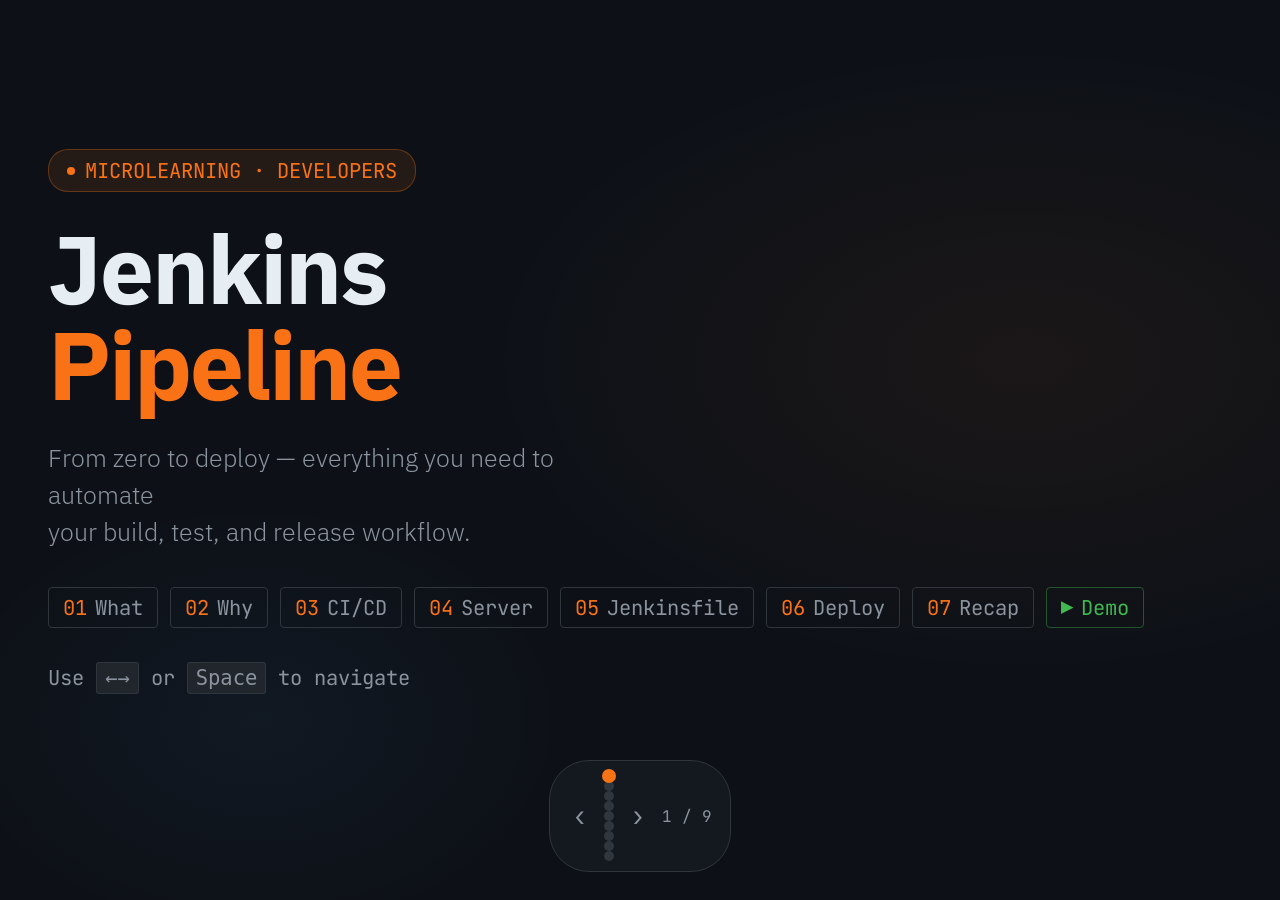
==== commit 98ce36e2: "new section" ====
--- a/jenkins-demo.html
+++ b/jenkins-demo.html
@@ -1118,6 +1118,22 @@
       </div>
     </div>
   </div>
+
+  <!-- Next Topic link -->
+  <div style="padding:0 28px 10px;display:flex;justify-content:flex-end;flex-shrink:0;">
+    <a href="jenkins-pipeline-types.html"
+       style="display:inline-flex;align-items:center;gap:10px;
+              background:rgba(249,115,22,.1);border:1px solid rgba(249,115,22,.35);
+              border-radius:8px;padding:10px 20px;text-decoration:none;
+              color:var(--orange);font-family:var(--font-mono);font-size:18px;
+              transition:background .2s,border-color .2s;"
+       onmouseover="this.style.background='rgba(249,115,22,.18)';this.style.borderColor='var(--orange)'"
+       onmouseout="this.style.background='rgba(249,115,22,.1)';this.style.borderColor='rgba(249,115,22,.35)'">
+      <span>Next Topic</span>
+      <span style="font-size:20px;">→</span>
+      <span style="color:var(--muted);font-size:16px;">Pipeline Script vs Script from SCM</span>
+    </a>
+  </div>
 </div>
 
 <!-- ═══════════════════════════════════════════════════════════════════
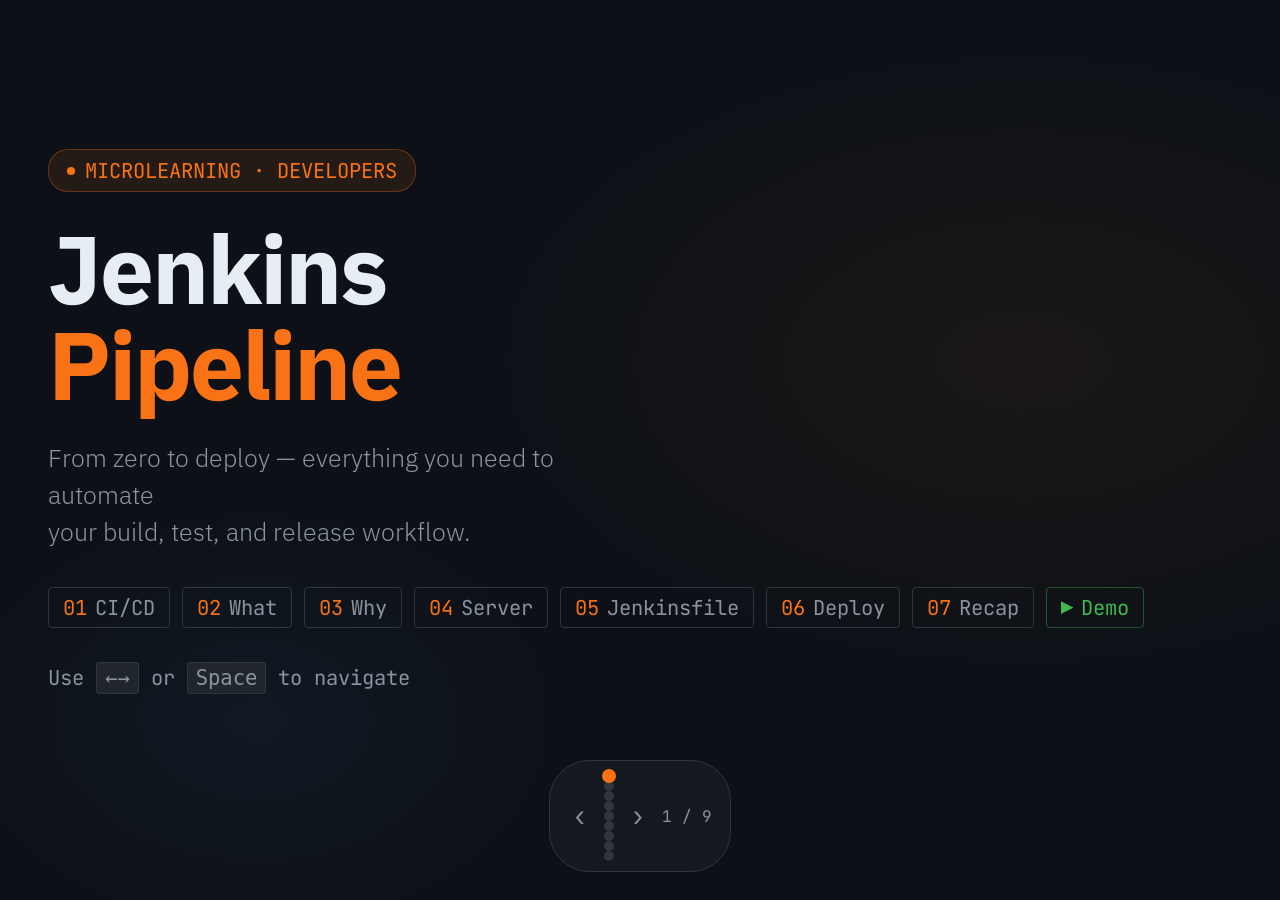
==== commit 9974c56a: "new section" ====
--- a/jenkins-demo.html
+++ b/jenkins-demo.html
@@ -473,9 +473,9 @@
       your build, test, and release workflow.
     </div>
     <div class="s1-toc">
-      <div class="toc-item"><span>01</span>What</div>
-      <div class="toc-item"><span>02</span>Why</div>
-      <div class="toc-item"><span>03</span>CI/CD</div>
+      <div class="toc-item"><span>01</span>CI/CD</div>
+      <div class="toc-item"><span>02</span>What</div>
+      <div class="toc-item"><span>03</span>Why</div>
       <div class="toc-item"><span>04</span>Server</div>
       <div class="toc-item"><span>05</span>Jenkinsfile</div>
       <div class="toc-item"><span>06</span>Deploy</div>
@@ -489,19 +489,102 @@
 </div>
 
 <!-- ═══════════════════════════════════════════════════════════════════
-     SLIDE 2 — WHAT IS JENKINS?
+     SLIDE 2 — CI/CD BIG PICTURE
+════════════════════════════════════════════════════════════════════ -->
+<div class="slide" id="s4">
+  <div class="slide-header">
+    <span class="slide-tag orange">01 / CI/CD</span>
+    <span style="color:var(--border)">─────</span>
+    <span>The Big Picture</span>
+  </div>
+  <div class="slide-content" style="display:flex;flex-direction:column;gap:14px">
+    <div class="legend-row">
+      <div class="legend-badge">
+        <span class="legend-key ci">CI</span>
+        <div>
+          <div style="font-weight:600;font-size:23px">Continuous Integration</div>
+          <div style="font-size:20.5px;color:var(--muted)">Automatically merge, build &amp; test on every commit</div>
+        </div>
+      </div>
+      <div class="legend-badge">
+        <span class="legend-key cd">CD</span>
+        <div>
+          <div style="font-weight:600;font-size:23px">Continuous Delivery / Deployment</div>
+          <div style="font-size:20.5px;color:var(--muted)">Automatically deliver tested code to staging or production</div>
+        </div>
+      </div>
+    </div>
+
+    <div class="pipeline-flow" style="flex:1">
+      <div class="pf-stage ci-stage">
+        <div class="pf-icon">💻</div>
+        <div class="pf-label">Code Commit</div>
+        <div class="pf-desc">Developer pushes to Git</div>
+        <div style="margin-top:10px;font-family:var(--font-mono);font-size:19px;color:var(--blue)">git push</div>
+      </div>
+      <div class="pf-stage ci-stage">
+        <div class="pf-icon">🔔</div>
+        <div class="pf-label">Webhook Trigger</div>
+        <div class="pf-desc">GitHub/GitLab pings Jenkins</div>
+        <div style="margin-top:10px;font-family:var(--font-mono);font-size:19px;color:var(--blue)">HTTP POST</div>
+      </div>
+      <div class="pf-stage ci-stage">
+        <div class="pf-icon">🔨</div>
+        <div class="pf-label">Build</div>
+        <div class="pf-desc">Compile, package, lint</div>
+        <div style="margin-top:10px;font-family:var(--font-mono);font-size:19px;color:var(--orange)">mvn package</div>
+      </div>
+      <div class="pf-stage ci-stage">
+        <div class="pf-icon">🧪</div>
+        <div class="pf-label">Test</div>
+        <div class="pf-desc">Unit, integration, coverage</div>
+        <div style="margin-top:10px;font-family:var(--font-mono);font-size:19px;color:var(--orange)">pytest / jest</div>
+      </div>
+      <div class="pf-stage cd-stage">
+        <div class="pf-icon">📦</div>
+        <div class="pf-label">Package</div>
+        <div class="pf-desc">Docker image, artifact</div>
+        <div style="margin-top:10px;font-family:var(--font-mono);font-size:19px;color:var(--orange)">docker build</div>
+      </div>
+      <div class="pf-stage cd-stage">
+        <div class="pf-icon">🧩</div>
+        <div class="pf-label">Deploy Staging</div>
+        <div class="pf-desc">Push to test environment</div>
+        <div style="margin-top:10px;font-family:var(--font-mono);font-size:19px;color:var(--orange)">helm upgrade</div>
+      </div>
+      <div class="pf-stage cd-stage">
+        <div class="pf-icon">🚀</div>
+        <div class="pf-label">Release Prod</div>
+        <div class="pf-desc">Auto or approval gate</div>
+        <div style="margin-top:10px;font-family:var(--font-mono);font-size:19px;color:var(--orange)">input('OK?')</div>
+      </div>
+    </div>
+
+    <div style="display:flex;gap:16px;flex-shrink:0">
+      <div style="background:rgba(88,166,255,.07);border:1px solid rgba(88,166,255,.2);border-radius:6px;padding:12px 18px;flex:1;font-size:22px">
+        <span style="color:var(--blue);font-weight:600">CI boundary:</span><span style="color:var(--muted)"> Everything up to and including Test. Goal: fast feedback (&lt;10 min)</span>
+      </div>
+      <div style="background:rgba(249,115,22,.07);border:1px solid rgba(249,115,22,.2);border-radius:6px;padding:12px 18px;flex:1;font-size:22px">
+        <span style="color:var(--orange);font-weight:600">CD boundary:</span><span style="color:var(--muted)"> Package → Staging → Production. Gate with approvals for prod</span>
+      </div>
+    </div>
+  </div>
+</div>
+
+<!-- ═══════════════════════════════════════════════════════════════════
+     SLIDE 3 — WHAT IS JENKINS?
 ════════════════════════════════════════════════════════════════════ -->
 <div class="slide" id="s2">
   <div class="slide-header">
-    <span class="slide-tag orange">01 / WHAT</span>
+    <span class="slide-tag orange">02 / WHAT</span>
     <span style="color:var(--border)">─────</span>
     <span>What is Jenkins?</span>
   </div>
   <div class="slide-content" style="display:flex;flex-direction:column;gap:16px">
     <div class="definition-box">
-      <span class="accent" style="font-weight:700">Jenkins</span> is an open-source 
-      <span style="color:var(--blue)">automation server</span> that helps teams 
-      <span class="accent" style="font-weight:600">build, test, and deploy</span> 
+      <span class="accent" style="font-weight:700">Jenkins</span> is an open-source
+      <span style="color:var(--blue)">automation server</span> that helps teams
+      <span class="accent" style="font-weight:600">build, test, and deploy</span>
       software continuously, reliably, and without manual intervention.
     </div>
     <div class="card-grid cols-3" style="flex:1">
@@ -540,11 +623,11 @@
 </div>
 
 <!-- ═══════════════════════════════════════════════════════════════════
-     SLIDE 3 — WHY JENKINS?
+     SLIDE 4 — WHY JENKINS?
 ════════════════════════════════════════════════════════════════════ -->
 <div class="slide" id="s3">
   <div class="slide-header">
-    <span class="slide-tag orange">02 / WHY</span>
+    <span class="slide-tag orange">03 / WHY</span>
     <span style="color:var(--border)">─────</span>
     <span>Why Jenkins?</span>
   </div>
@@ -574,89 +657,6 @@
         <div class="compare-item"><span class="icon">🚀</span><span>One-click or fully automatic deployments to any environment</span></div>
         <div class="compare-item"><span class="icon">📋</span><span>Full build history, logs, and stage-by-stage visibility</span></div>
         <div class="compare-item"><span class="icon">📖</span><span>Jenkinsfile IS the runbook — self-documenting process</span></div>
-      </div>
-    </div>
-  </div>
-</div>
-
-<!-- ═══════════════════════════════════════════════════════════════════
-     SLIDE 4 — CI/CD
-════════════════════════════════════════════════════════════════════ -->
-<div class="slide" id="s4">
-  <div class="slide-header">
-    <span class="slide-tag orange">03 / CI/CD</span>
-    <span style="color:var(--border)">─────</span>
-    <span>The Big Picture</span>
-  </div>
-  <div class="slide-content" style="display:flex;flex-direction:column;gap:14px">
-    <div class="legend-row">
-      <div class="legend-badge">
-        <span class="legend-key ci">CI</span>
-        <div>
-          <div style="font-weight:600;font-size:23px">Continuous Integration</div>
-          <div style="font-size:20.5px;color:var(--muted)">Automatically merge, build &amp; test on every commit</div>
-        </div>
-      </div>
-      <div class="legend-badge">
-        <span class="legend-key cd">CD</span>
-        <div>
-          <div style="font-weight:600;font-size:23px">Continuous Delivery / Deployment</div>
-          <div style="font-size:20.5px;color:var(--muted)">Automatically deliver tested code to staging or production</div>
-        </div>
-      </div>
-    </div>
-
-    <div class="pipeline-flow" style="flex:1">
-      <div class="pf-stage ci-stage">
-        <div class="pf-icon">💻</div>
-        <div class="pf-label">Code Commit</div>
-        <div class="pf-desc">Developer pushes to Git</div>
-        <div style="margin-top:10px;font-family:var(--font-mono);font-size:19px;color:var(--blue)">git push</div>
-      </div>
-      <div class="pf-stage ci-stage">
-        <div class="pf-icon">🔔</div>
-        <div class="pf-label">Webhook Trigger</div>
-        <div class="pf-desc">GitHub/GitLab pings Jenkins</div>
-        <div style="margin-top:10px;font-family:var(--font-mono);font-size:19px;color:var(--blue)">HTTP POST</div>
-      </div>
-      <div class="pf-stage ci-stage">
-        <div class="pf-icon">🔨</div>
-        <div class="pf-label">Build</div>
-        <div class="pf-desc">Compile, package, lint</div>
-        <div style="margin-top:10px;font-family:var(--font-mono);font-size:19px;color:var(--orange)">mvn package</div>
-      </div>
-      <div class="pf-stage ci-stage">
-        <div class="pf-icon">🧪</div>
-        <div class="pf-label">Test</div>
-        <div class="pf-desc">Unit, integration, coverage</div>
-        <div style="margin-top:10px;font-family:var(--font-mono);font-size:19px;color:var(--orange)">pytest / jest</div>
-      </div>
-      <div class="pf-stage cd-stage">
-        <div class="pf-icon">📦</div>
-        <div class="pf-label">Package</div>
-        <div class="pf-desc">Docker image, artifact</div>
-        <div style="margin-top:10px;font-family:var(--font-mono);font-size:19px;color:var(--orange)">docker build</div>
-      </div>
-      <div class="pf-stage cd-stage">
-        <div class="pf-icon">🧩</div>
-        <div class="pf-label">Deploy Staging</div>
-        <div class="pf-desc">Push to test environment</div>
-        <div style="margin-top:10px;font-family:var(--font-mono);font-size:19px;color:var(--orange)">helm upgrade</div>
-      </div>
-      <div class="pf-stage cd-stage">
-        <div class="pf-icon">🚀</div>
-        <div class="pf-label">Release Prod</div>
-        <div class="pf-desc">Auto or approval gate</div>
-        <div style="margin-top:10px;font-family:var(--font-mono);font-size:19px;color:var(--orange)">input('OK?')</div>
-      </div>
-    </div>
-
-    <div style="display:flex;gap:16px;flex-shrink:0">
-      <div style="background:rgba(88,166,255,.07);border:1px solid rgba(88,166,255,.2);border-radius:6px;padding:12px 18px;flex:1;font-size:22px">
-        <span style="color:var(--blue);font-weight:600">CI boundary:</span><span style="color:var(--muted)"> Everything up to and including Test. Goal: fast feedback (&lt;10 min)</span>
-      </div>
-      <div style="background:rgba(249,115,22,.07);border:1px solid rgba(249,115,22,.2);border-radius:6px;padding:12px 18px;flex:1;font-size:22px">
-        <span style="color:var(--orange);font-weight:600">CD boundary:</span><span style="color:var(--muted)"> Package → Staging → Production. Gate with approvals for prod</span>
       </div>
     </div>
   </div>
@@ -923,17 +923,17 @@
   <div class="slide-content" style="display:flex;flex-direction:column;gap:12px">
     <div class="recap-grid" style="flex:1">
       <div class="recap-card" style="border-top:2px solid var(--orange)">
-        <div class="recap-num">01 / WHAT</div>
+        <div class="recap-num">02 / WHAT</div>
         <div class="recap-title">🖥️ What is Jenkins</div>
         <div class="recap-body">Open-source automation server. Runs your build, test, and deploy pipeline on every code change.</div>
       </div>
       <div class="recap-card" style="border-top:2px solid var(--red)">
-        <div class="recap-num">02 / WHY</div>
+        <div class="recap-num">03 / WHY</div>
         <div class="recap-title">⚡ Why Jenkins</div>
         <div class="recap-body">Eliminates manual steps, provides instant feedback, consistent environments, and a full audit trail.</div>
       </div>
       <div class="recap-card" style="border-top:2px solid var(--blue)">
-        <div class="recap-num">03 / CI/CD</div>
+        <div class="recap-num">01 / CI/CD</div>
         <div class="recap-title">🔄 CI/CD Pipeline</div>
         <div class="recap-body">Push → Build → Test → Package → Deploy. CI = fast feedback. CD = reliable delivery.</div>
       </div>
